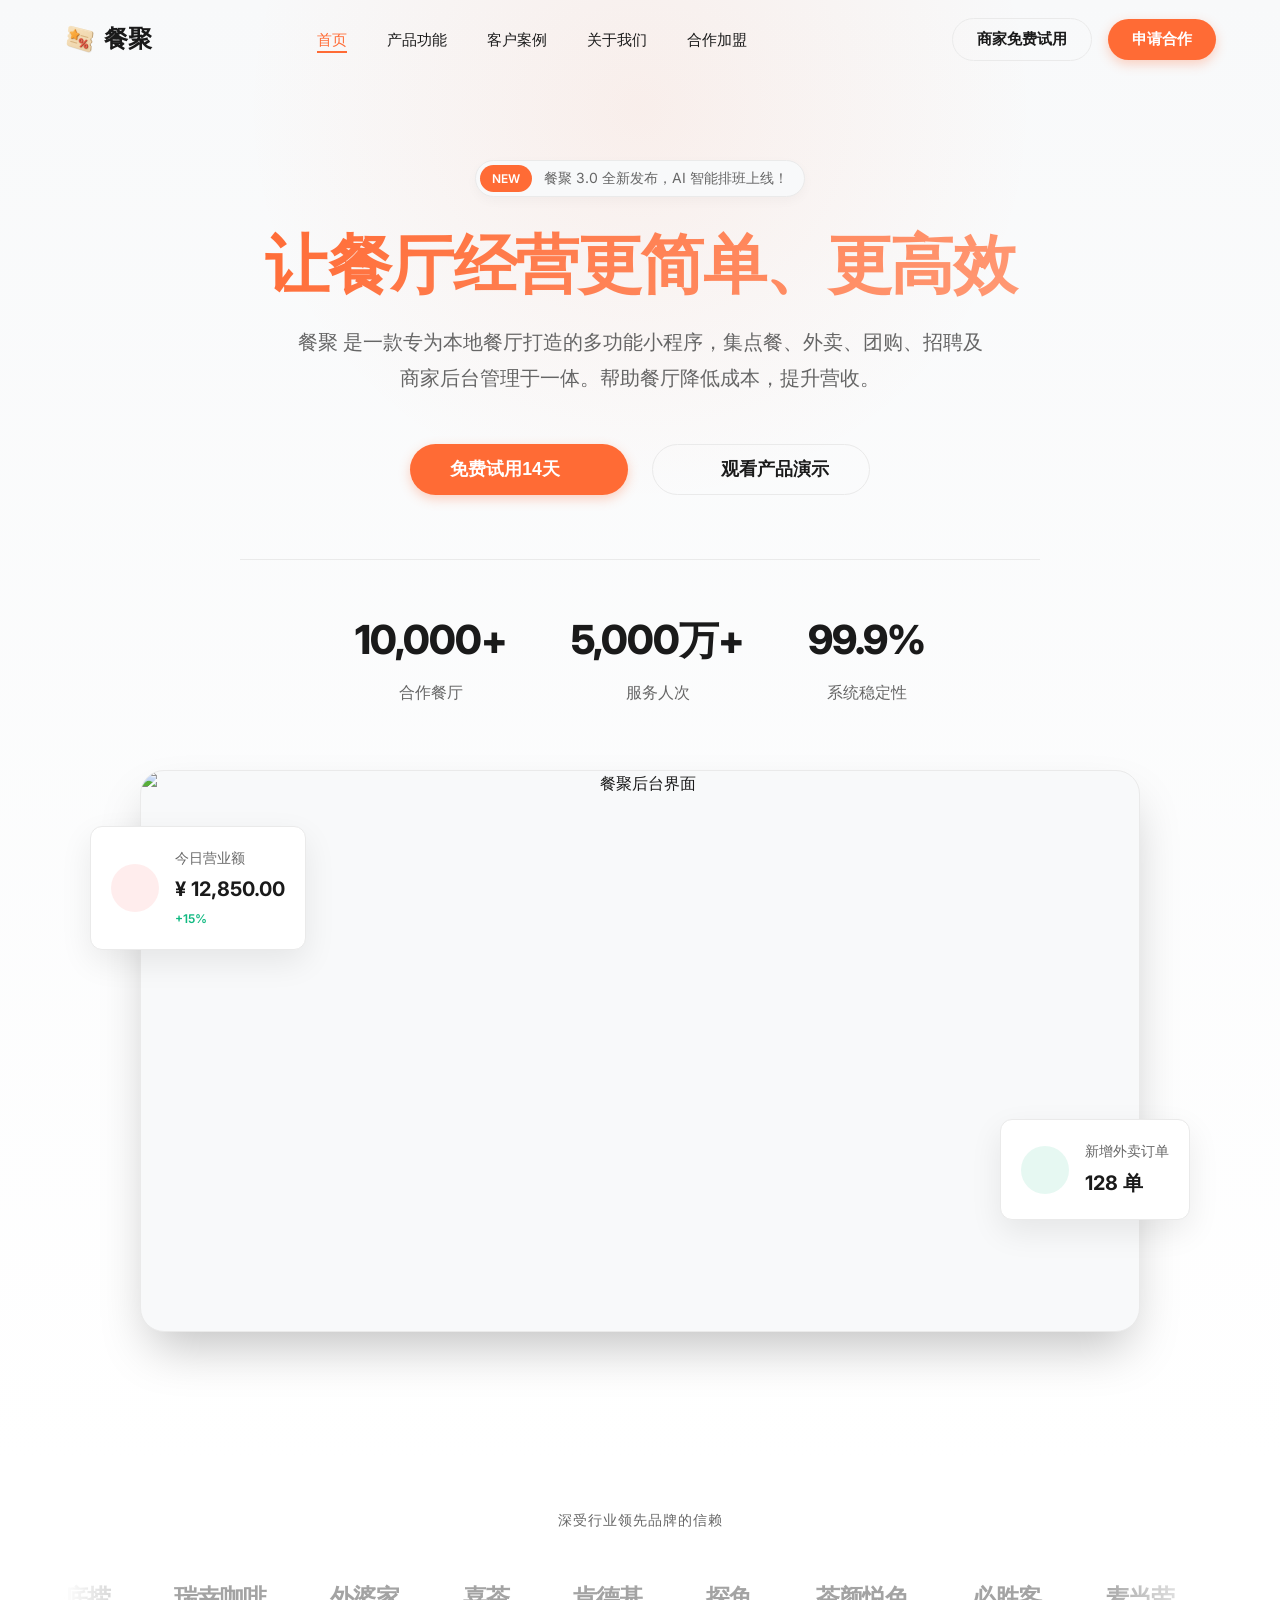
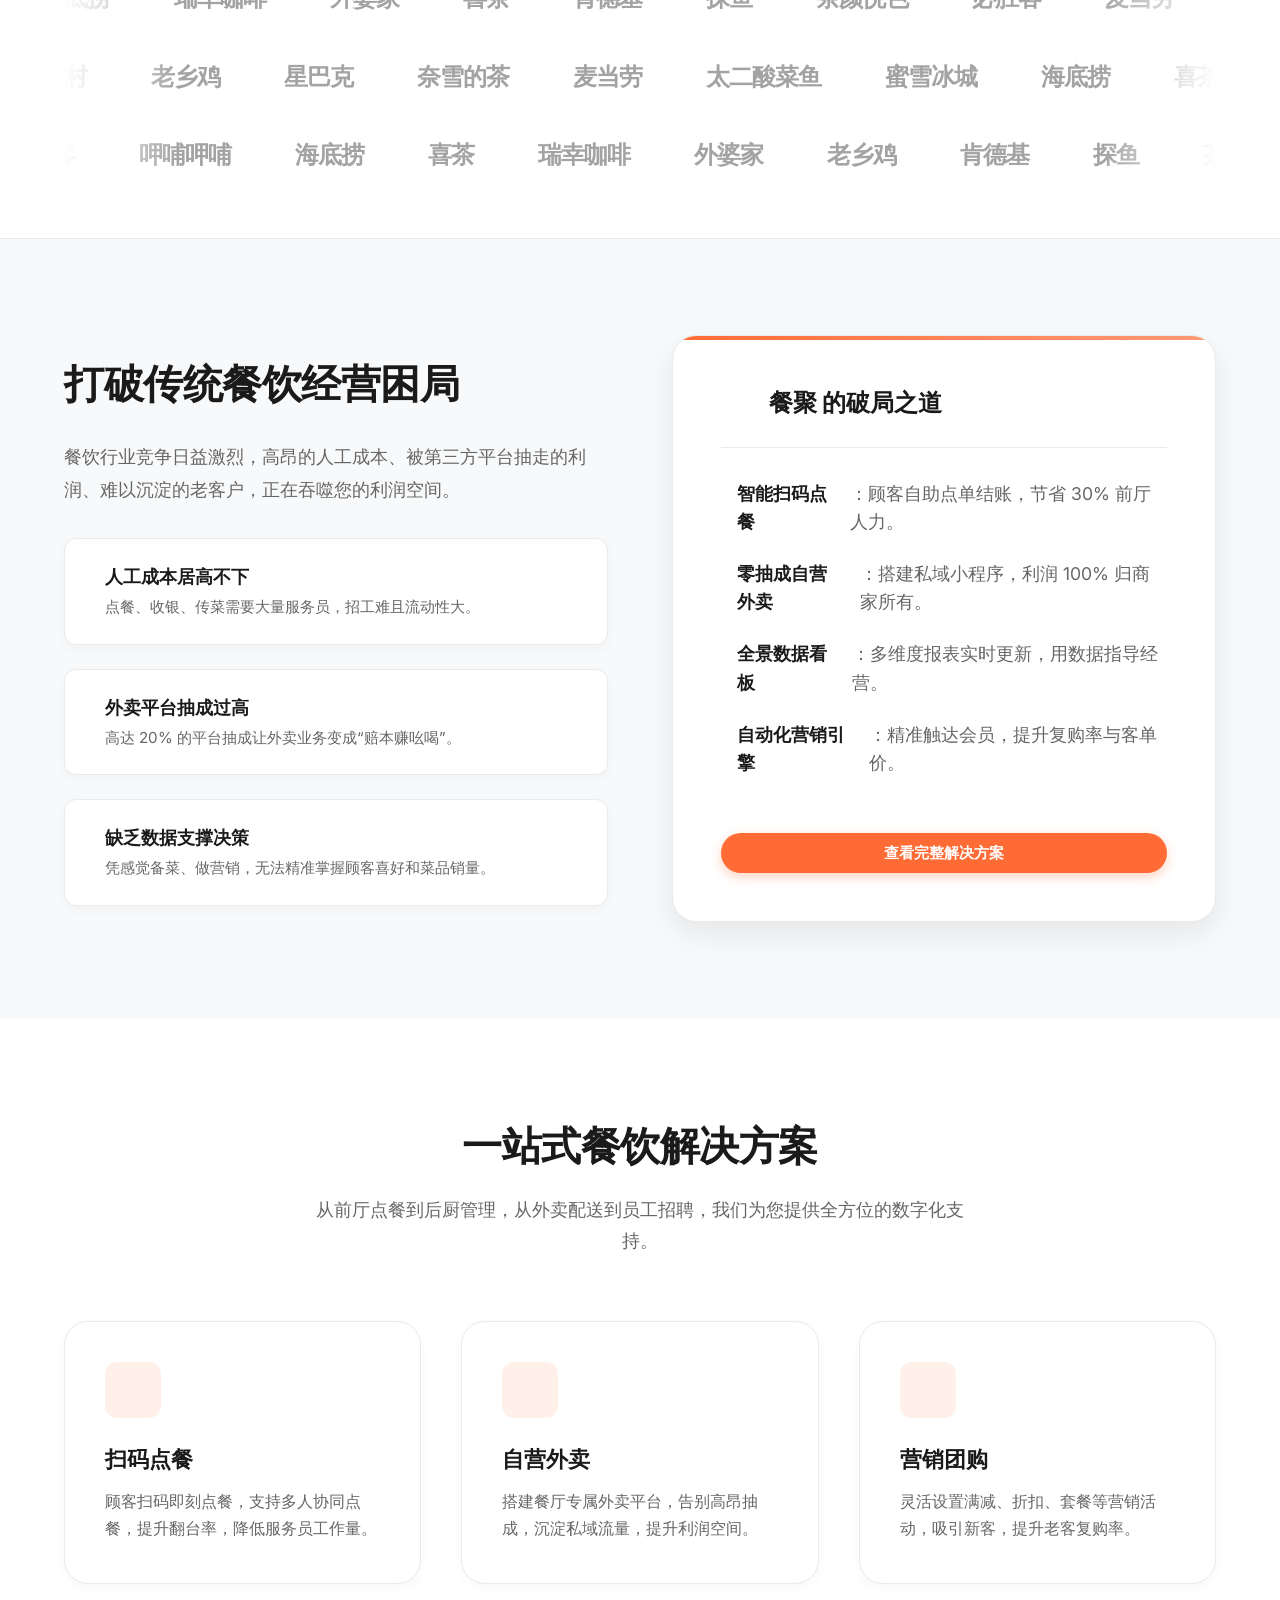
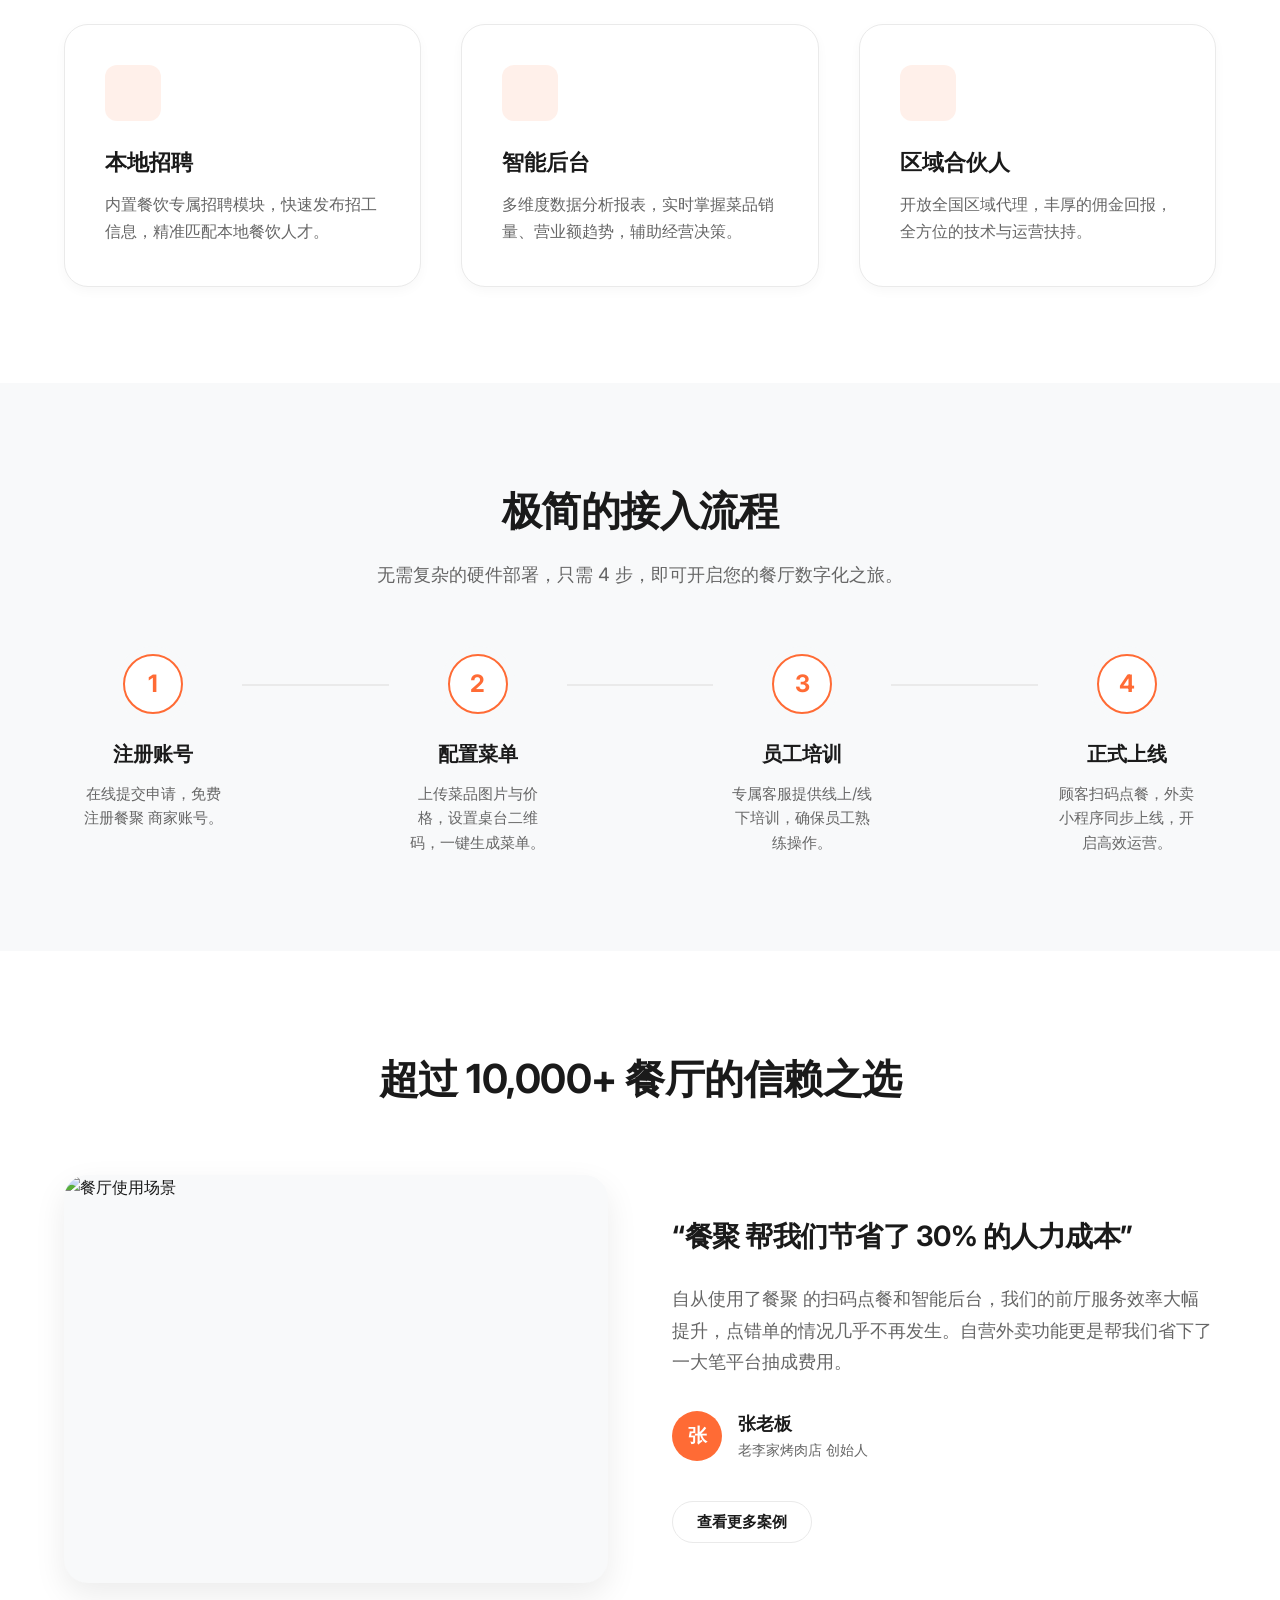
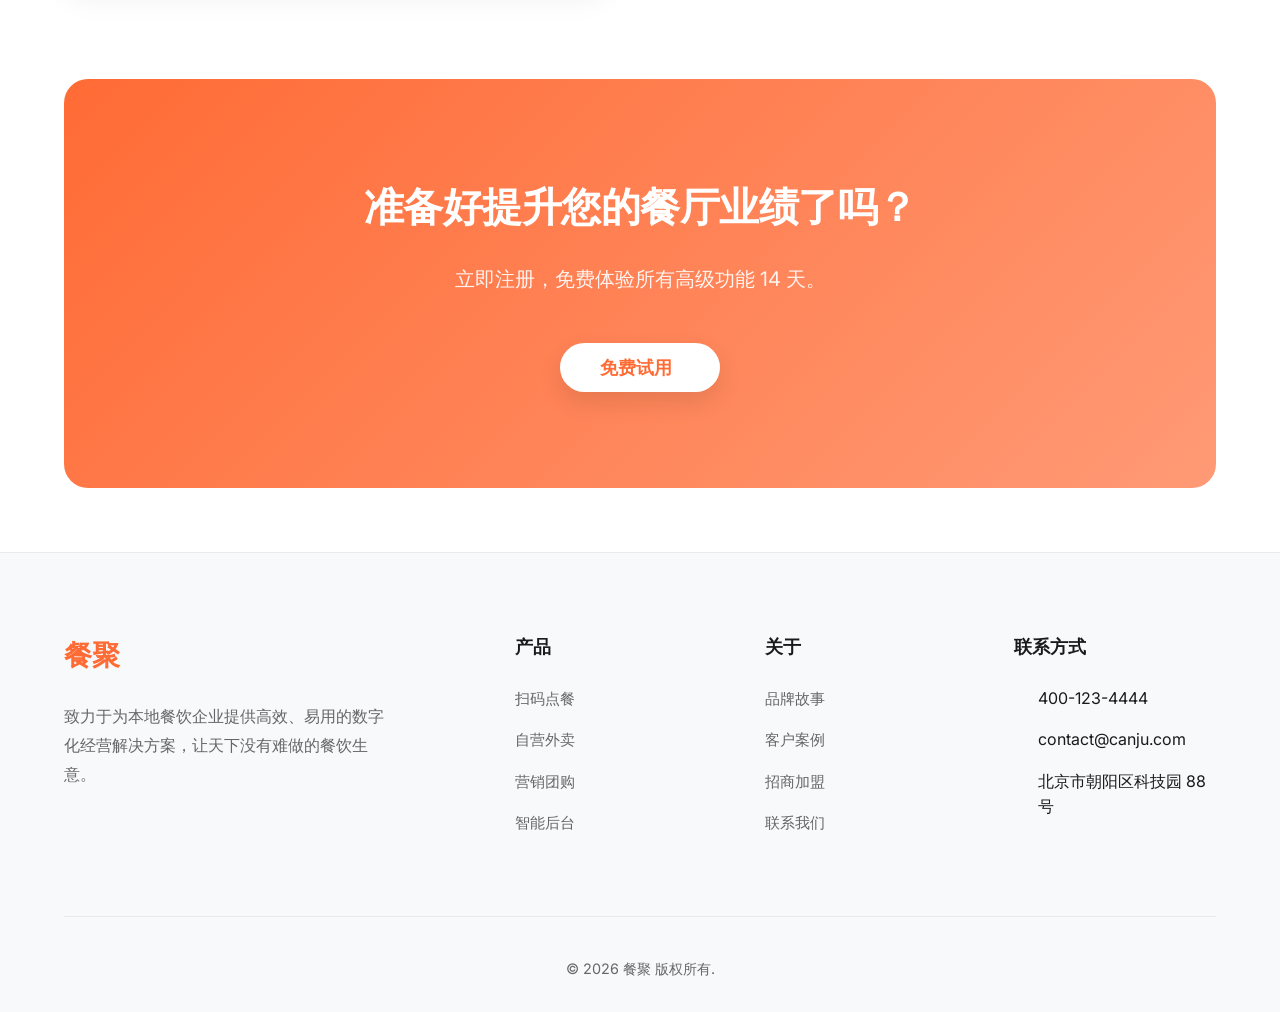
==== index.html @ 28a10fcc "Add files via upload" ====
<!doctype html>
<html lang="zh-CN">
  <head>
    <meta charset="UTF-8" />
    <meta name="viewport" content="width=device-width, initial-scale=1.0" />
    <title>餐聚 SaaS - 餐饮多功能平台</title>
    <!-- 引入 Lucide 图标库 -->
    <script src="https://unpkg.com/lucide@latest"></script>
    <script src="./config.js"></script>
    <script src="./script.js" defer></script>
    <link rel="stylesheet" crossorigin href="./assets/style-DlxkNfjs.css">
  </head>
  <body>
    <!-- 导航栏 -->
    <nav class="navbar">
      <a href="./index.html" class="nav-brand">餐聚 SaaS</a>
      <ul class="nav-menu" id="nav-menu">
        <li><a href="./index.html" class="nav-link">首页</a></li>
        <li><a href="./features.html" class="nav-link">产品功能</a></li>
        <li><a href="./cases.html" class="nav-link">客户案例</a></li>
        <li><a href="./about.html" class="nav-link">关于我们</a></li>
        <li><a href="./cooperate.html" class="nav-link">合作加盟</a></li>
        <li class="nav-actions-mobile">
          <button
            class="btn btn-outline"
            onclick="location.href = './cooperate.html#contact-manager'"
          >
            商家免费试用
          </button>
          <button
            class="btn btn-primary"
            onclick="location.href = './cooperate.html#contact-manager'"
          >
            申请合作
          </button>
        </li>
      </ul>
      <div class="nav-right">
        <button class="theme-toggle" id="theme-toggle" aria-label="切换主题">
          <i data-lucide="moon" class="icon"></i>
        </button>
        <div class="nav-actions">
          <button
            class="btn btn-outline"
            onclick="location.href = './cooperate.html#contact-manager'"
          >
            商家免费试用
          </button>
          <button
            class="btn btn-primary"
            onclick="location.href = './cooperate.html#contact-manager'"
          >
            申请合作
          </button>
        </div>
        <button class="mobile-toggle" id="mobile-toggle" aria-label="菜单">
          <i data-lucide="menu"></i>
        </button>
      </div>
    </nav>

    <!-- 主体内容 -->
    <main>
      <!-- Hero 区块 -->
      <section class="hero reveal">
        <div class="hero-content">
          <div class="hero-badge reveal delay-100">
            <span class="badge-new">NEW</span>
            <span class="badge-text"
              >餐聚 SaaS 3.0 全新发布，AI 智能排班上线！</span
            >
          </div>
          <h1 class="text-gradient reveal delay-200">
            让餐厅经营更简单、更高效
          </h1>
          <p class="reveal delay-300">
            餐聚 SaaS
            是一款专为本地餐厅打造的多功能小程序，集点餐、外卖、团购、招聘及商家后台管理于一体。帮助餐厅降低成本，提升营收。
          </p>
          <div class="hero-actions reveal delay-400">
            <button
              class="btn btn-primary btn-large"
              onclick="location.href = './cooperate.html#contact-manager'"
            >
              免费试用14天
              <i
                data-lucide="arrow-right"
                style="width: 20px; height: 20px"
              ></i>
            </button>
            <button
              class="btn btn-outline btn-large"
              onclick="location.href = './features.html'"
            >
              <i
                data-lucide="play-circle"
                style="width: 20px; height: 20px"
              ></i>
              观看产品演示
            </button>
          </div>
          <div class="hero-stats reveal delay-500">
            <div class="stat-item">
              <span class="stat-num">10,000+</span>
              <span class="stat-label">合作餐厅</span>
            </div>
            <div class="stat-item">
              <span class="stat-num">5,000万+</span>
              <span class="stat-label">服务人次</span>
            </div>
            <div class="stat-item">
              <span class="stat-num">99.9%</span>
              <span class="stat-label">系统稳定性</span>
            </div>
          </div>
        </div>
        <div class="hero-image-wrapper reveal delay-300">
          <img referrerPolicy="no-referrer"
            src="https://images.unsplash.com/photo-1551288049-bebda4e38f71?auto=format&fit=crop&w=1200&q=80"
            alt="餐聚SaaS后台界面"
            class="hero-dashboard-img"
            referrerpolicy="no-referrer"
          />
          <div class="floating-card card-1">
            <div class="fc-icon"><i data-lucide="trending-up"></i></div>
            <div class="fc-content">
              <div class="fc-title">今日营业额</div>
              <div class="fc-value">¥ 12,850.00</div>
              <div class="fc-trend positive">+15%</div>
            </div>
          </div>
          <div class="floating-card card-2">
            <div
              class="fc-icon"
              style="background: rgba(16, 185, 129, 0.1); color: #10b981"
            >
              <i data-lucide="shopping-bag"></i>
            </div>
            <div class="fc-content">
              <div class="fc-title">新增外卖订单</div>
              <div class="fc-value">128 单</div>
            </div>
          </div>
        </div>
      </section>

      <!-- 合作伙伴 Logo 墙 -->
      <section
        class="logo-wall section"
        style="padding: 3rem 5%; border-bottom: 1px solid var(--color-border)"
      >
        <p
          style="
            text-align: center;
            color: var(--color-text-secondary);
            margin-bottom: 2rem;
            font-size: 0.9rem;
            text-transform: uppercase;
            letter-spacing: 1px;
          "
        >
          深受行业领先品牌的信赖
        </p>
        <div class="logo-marquee-container">
          <!-- 第一行 -->
          <div class="logo-track track-1">
            <div class="logo-group">
              <div class="logo-item">海底捞</div>
              <div class="logo-item">瑞幸咖啡</div>
              <div class="logo-item">外婆家</div>
              <div class="logo-item">喜茶</div>
              <div class="logo-item">肯德基</div>
              <div class="logo-item">探鱼</div>
              <div class="logo-item">茶颜悦色</div>
              <div class="logo-item">必胜客</div>
              <div class="logo-item">麦当劳</div>
              <div class="logo-item">星巴克</div>
            </div>
            <div class="logo-group" aria-hidden="true">
              <div class="logo-item">海底捞</div>
              <div class="logo-item">瑞幸咖啡</div>
              <div class="logo-item">外婆家</div>
              <div class="logo-item">喜茶</div>
              <div class="logo-item">肯德基</div>
              <div class="logo-item">探鱼</div>
              <div class="logo-item">茶颜悦色</div>
              <div class="logo-item">必胜客</div>
              <div class="logo-item">麦当劳</div>
              <div class="logo-item">星巴克</div>
            </div>
          </div>
          <!-- 第二行 -->
          <div class="logo-track track-2">
            <div class="logo-group">
              <div class="logo-item">西贝莜面村</div>
              <div class="logo-item">老乡鸡</div>
              <div class="logo-item">星巴克</div>
              <div class="logo-item">奈雪的茶</div>
              <div class="logo-item">麦当劳</div>
              <div class="logo-item">太二酸菜鱼</div>
              <div class="logo-item">蜜雪冰城</div>
              <div class="logo-item">海底捞</div>
              <div class="logo-item">喜茶</div>
              <div class="logo-item">瑞幸咖啡</div>
            </div>
            <div class="logo-group" aria-hidden="true">
              <div class="logo-item">西贝莜面村</div>
              <div class="logo-item">老乡鸡</div>
              <div class="logo-item">星巴克</div>
              <div class="logo-item">奈雪的茶</div>
              <div class="logo-item">麦当劳</div>
              <div class="logo-item">太二酸菜鱼</div>
              <div class="logo-item">蜜雪冰城</div>
              <div class="logo-item">海底捞</div>
              <div class="logo-item">喜茶</div>
              <div class="logo-item">瑞幸咖啡</div>
            </div>
          </div>
          <!-- 第三行 -->
          <div class="logo-track track-3">
            <div class="logo-group">
              <div class="logo-item">必胜客</div>
              <div class="logo-item">呷哺呷哺</div>
              <div class="logo-item">海底捞</div>
              <div class="logo-item">喜茶</div>
              <div class="logo-item">瑞幸咖啡</div>
              <div class="logo-item">外婆家</div>
              <div class="logo-item">老乡鸡</div>
              <div class="logo-item">肯德基</div>
              <div class="logo-item">探鱼</div>
              <div class="logo-item">茶颜悦色</div>
            </div>
            <div class="logo-group" aria-hidden="true">
              <div class="logo-item">必胜客</div>
              <div class="logo-item">呷哺呷哺</div>
              <div class="logo-item">海底捞</div>
              <div class="logo-item">喜茶</div>
              <div class="logo-item">瑞幸咖啡</div>
              <div class="logo-item">外婆家</div>
              <div class="logo-item">老乡鸡</div>
              <div class="logo-item">肯德基</div>
              <div class="logo-item">探鱼</div>
              <div class="logo-item">茶颜悦色</div>
            </div>
          </div>
          
        </div>
      </section>

      <!-- 核心痛点与解决方案 -->
      <section
        class="section"
        style="background-color: var(--color-bg-secondary)"
      >
        <div class="grid-2">
          <div class="reveal delay-100">
            <h2
              class="section-title"
              style="text-align: left; margin-bottom: 1.5rem"
            >
              打破传统餐饮经营困局
            </h2>
            <p
              style="
                color: var(--color-text-secondary);
                margin-bottom: 2rem;
                font-size: 1.15rem;
                line-height: 1.8;
              "
            >
              餐饮行业竞争日益激烈，高昂的人工成本、被第三方平台抽走的利润、难以沉淀的老客户，正在吞噬您的利润空间。
            </p>

            <div class="pain-point-list">
              <div class="pain-point-item">
                <div class="pp-icon"><i data-lucide="x-circle"></i></div>
                <div class="pp-content">
                  <h4 style="font-size: 1.1rem; margin-bottom: 0.25rem">
                    人工成本居高不下
                  </h4>
                  <p
                    style="
                      color: var(--color-text-secondary);
                      font-size: 0.95rem;
                    "
                  >
                    点餐、收银、传菜需要大量服务员，招工难且流动性大。
                  </p>
                </div>
              </div>
              <div class="pain-point-item">
                <div class="pp-icon"><i data-lucide="x-circle"></i></div>
                <div class="pp-content">
                  <h4 style="font-size: 1.1rem; margin-bottom: 0.25rem">
                    外卖平台抽成过高
                  </h4>
                  <p
                    style="
                      color: var(--color-text-secondary);
                      font-size: 0.95rem;
                    "
                  >
                    高达 20% 的平台抽成让外卖业务变成“赔本赚吆喝”。
                  </p>
                </div>
              </div>
              <div class="pain-point-item">
                <div class="pp-icon"><i data-lucide="x-circle"></i></div>
                <div class="pp-content">
                  <h4 style="font-size: 1.1rem; margin-bottom: 0.25rem">
                    缺乏数据支撑决策
                  </h4>
                  <p
                    style="
                      color: var(--color-text-secondary);
                      font-size: 0.95rem;
                    "
                  >
                    凭感觉备菜、做营销，无法精准掌握顾客喜好和菜品销量。
                  </p>
                </div>
              </div>
            </div>
          </div>
          <div class="reveal delay-200" style="position: relative">
            <div class="solution-card">
              <div class="sc-header">
                <i
                  data-lucide="check-circle-2"
                  style="color: var(--color-primary); width: 32px; height: 32px"
                ></i>
                <h3 style="font-size: 1.5rem; margin-left: 1rem">
                  餐聚 SaaS 的破局之道
                </h3>
              </div>
              <ul class="sc-list">
                <li>
                  <i data-lucide="arrow-right"></i>
                  <strong>智能扫码点餐</strong>：顾客自助点单结账，节省 30%
                  前厅人力。
                </li>
                <li>
                  <i data-lucide="arrow-right"></i>
                  <strong>零抽成自营外卖</strong>：搭建私域小程序，利润 100%
                  归商家所有。
                </li>
                <li>
                  <i data-lucide="arrow-right"></i>
                  <strong>全景数据看板</strong
                  >：多维度报表实时更新，用数据指导经营。
                </li>
                <li>
                  <i data-lucide="arrow-right"></i>
                  <strong>自动化营销引擎</strong
                  >：精准触达会员，提升复购率与客单价。
                </li>
              </ul>
              <button
                class="btn btn-primary"
                style="width: 100%; margin-top: 2rem"
                onclick="location.href = './features.html'"
              >
                查看完整解决方案
              </button>
            </div>
          </div>
        </div>
      </section>

      <!-- 核心功能区块 -->
      <section class="section">
        <h2 class="section-title reveal">一站式餐饮解决方案</h2>
        <p class="section-subtitle reveal delay-100">
          从前厅点餐到后厨管理，从外卖配送到员工招聘，我们为您提供全方位的数字化支持。
        </p>

        <div class="grid-3">
          <div class="card reveal delay-100">
            <div class="card-icon"><i data-lucide="smartphone"></i></div>
            <h3 class="card-title">扫码点餐</h3>
            <p class="card-desc">
              顾客扫码即刻点餐，支持多人协同点餐，提升翻台率，降低服务员工作量。
            </p>
          </div>
          <div class="card reveal delay-200">
            <div class="card-icon"><i data-lucide="bike"></i></div>
            <h3 class="card-title">自营外卖</h3>
            <p class="card-desc">
              搭建餐厅专属外卖平台，告别高昂抽成，沉淀私域流量，提升利润空间。
            </p>
          </div>
          <div class="card reveal delay-300">
            <div class="card-icon"><i data-lucide="ticket"></i></div>
            <h3 class="card-title">营销团购</h3>
            <p class="card-desc">
              灵活设置满减、折扣、套餐等营销活动，吸引新客，提升老客复购率。
            </p>
          </div>
          <div class="card reveal delay-100">
            <div class="card-icon"><i data-lucide="users"></i></div>
            <h3 class="card-title">本地招聘</h3>
            <p class="card-desc">
              内置餐饮专属招聘模块，快速发布招工信息，精准匹配本地餐饮人才。
            </p>
          </div>
          <div class="card reveal delay-200">
            <div class="card-icon"><i data-lucide="bar-chart-3"></i></div>
            <h3 class="card-title">智能后台</h3>
            <p class="card-desc">
              多维度数据分析报表，实时掌握菜品销量、营业额趋势，辅助经营决策。
            </p>
          </div>
          <div class="card reveal delay-300">
            <div class="card-icon"><i data-lucide="handshake"></i></div>
            <h3 class="card-title">区域合伙人</h3>
            <p class="card-desc">
              开放全国区域代理，丰厚的佣金回报，全方位的技术与运营扶持。
            </p>
          </div>
        </div>
      </section>

      <!-- 业务流程展示 -->
      <section
        class="section"
        style="background-color: var(--color-bg-secondary)"
      >
        <h2 class="section-title reveal">极简的接入流程</h2>
        <p class="section-subtitle reveal delay-100">
          无需复杂的硬件部署，只需 4 步，即可开启您的餐厅数字化之旅。
        </p>

        <div class="process-steps reveal delay-200">
          <div class="step-item">
            <div class="step-number">1</div>
            <h4 class="step-title">注册账号</h4>
            <p class="step-desc">在线提交申请，免费注册餐聚 SaaS 商家账号。</p>
          </div>
          <div class="step-line"></div>
          <div class="step-item">
            <div class="step-number">2</div>
            <h4 class="step-title">配置菜单</h4>
            <p class="step-desc">
              上传菜品图片与价格，设置桌台二维码，一键生成菜单。
            </p>
          </div>
          <div class="step-line"></div>
          <div class="step-item">
            <div class="step-number">3</div>
            <h4 class="step-title">员工培训</h4>
            <p class="step-desc">
              专属客服提供线上/线下培训，确保员工熟练操作。
            </p>
          </div>
          <div class="step-line"></div>
          <div class="step-item">
            <div class="step-number">4</div>
            <h4 class="step-title">正式上线</h4>
            <p class="step-desc">
              顾客扫码点餐，外卖小程序同步上线，开启高效运营。
            </p>
          </div>
        </div>
      </section>

      <!-- 社会证明区块 -->
      <section class="section">
        <h2 class="section-title reveal">超过 10,000+ 餐厅的信赖之选</h2>
        <div class="grid-2" style="margin-top: 4rem">
          <div class="reveal delay-100">
            <img referrerPolicy="no-referrer"
              src="https://images.unsplash.com/photo-1517248135467-4c7edcad34c4?auto=format&fit=crop&w=800&q=80"
              alt="餐厅使用场景"
              class="showcase-image"
              loading="lazy"
              referrerpolicy="no-referrer"
            />
          </div>
          <div class="reveal delay-200">
            <h3
              style="
                font-size: 1.75rem;
                font-weight: 700;
                margin-bottom: 1.5rem;
                letter-spacing: -0.5px;
              "
            >
              “餐聚 SaaS 帮我们节省了 30% 的人力成本”
            </h3>
            <p
              style="
                color: var(--color-text-secondary);
                margin-bottom: 2rem;
                font-size: 1.1rem;
                line-height: 1.8;
              "
            >
              自从使用了餐聚 SaaS
              的扫码点餐和智能后台，我们的前厅服务效率大幅提升，点错单的情况几乎不再发生。自营外卖功能更是帮我们省下了一大笔平台抽成费用。
            </p>
            <div style="display: flex; align-items: center; gap: 1rem">
              <div
                style="
                  width: 50px;
                  height: 50px;
                  background-color: var(--color-primary);
                  color: white;
                  border-radius: 50%;
                  display: flex;
                  align-items: center;
                  justify-content: center;
                  font-weight: bold;
                  font-size: 1.2rem;
                "
              >
                张
              </div>
              <div>
                <p style="font-weight: 600; font-size: 1.1rem">张老板</p>
                <p
                  style="color: var(--color-text-secondary); font-size: 0.9rem"
                >
                  老李家烤肉店 创始人
                </p>
              </div>
            </div>
            <button
              class="btn btn-outline"
              style="margin-top: 2.5rem"
              onclick="location.href = './cases.html'"
            >
              查看更多案例
            </button>
          </div>
        </div>
      </section>

      <!-- CTA 区块 -->
      <section
        class="section reveal"
        style="
          text-align: center;
          background: linear-gradient(
            135deg,
            var(--color-primary) 0%,
            #ff9a76 100%
          );
          color: white;
          border-radius: var(--radius-lg);
          margin: 0 5% 4rem;
        "
      >
        <h2
          style="
            font-size: 2.5rem;
            font-weight: 700;
            margin-bottom: 1.5rem;
            letter-spacing: -0.5px;
          "
        >
          准备好提升您的餐厅业绩了吗？
        </h2>
        <p style="font-size: 1.25rem; margin-bottom: 3rem; opacity: 0.9">
          立即注册，免费体验所有高级功能 14 天。
        </p>
        <button
          class="btn btn-large"
          style="
            background-color: white;
            color: var(--color-primary);
            box-shadow: 0 10px 25px rgba(0, 0, 0, 0.1);
          "
          onclick="location.href = './cooperate.html#contact-manager'"
        >
          免费试用 <i data-lucide="arrow-right"></i>
        </button>
      </section>
    </main>

    <!-- 页脚 -->
    <footer class="footer">
      <div class="footer-grid">
        <div>
          <div class="footer-brand">餐聚 SaaS</div>
          <p class="footer-desc">
            致力于为本地餐饮企业提供高效、易用的数字化经营解决方案，让天下没有难做的餐饮生意。
          </p>
        </div>
        <div>
          <h4 class="footer-title">产品</h4>
          <ul class="footer-links">
            <li><a href="./features.html#order">扫码点餐</a></li>
            <li><a href="./features.html#delivery">自营外卖</a></li>
            <li><a href="./features.html#marketing">营销团购</a></li>
            <li><a href="./features.html#admin">智能后台</a></li>
          </ul>
        </div>
        <div>
          <h4 class="footer-title">关于</h4>
          <ul class="footer-links">
            <li><a href="./about.html">品牌故事</a></li>
            <li><a href="./cases.html">客户案例</a></li>
            <li><a href="./cooperate.html">招商加盟</a></li>
            <li><a href="#">联系我们</a></li>
          </ul>
        </div>
        <div>
          <h4 class="footer-title">联系方式</h4>
          <ul class="footer-links">
            <li style="display: flex; align-items: center; gap: 0.5rem">
              <i data-lucide="phone" style="width: 16px; height: 16px"></i>
              400-123-4567
            </li>
            <li style="display: flex; align-items: center; gap: 0.5rem">
              <i data-lucide="mail" style="width: 16px; height: 16px"></i>
              contact@canju.com
            </li>
            <li style="display: flex; align-items: center; gap: 0.5rem">
              <i data-lucide="map-pin" style="width: 16px; height: 16px"></i>
              北京市朝阳区科技园 88 号
            </li>
          </ul>
        </div>
      </div>
      <div class="footer-bottom">&copy; 2026 餐聚 SaaS 版权所有.</div>
    </footer>
  </body>
</html>
---- assets/style-DlxkNfjs.css ----
@import"https://fonts.googleapis.com/css2?family=Inter:wght@400;500;600;700&display=swap";:root{--color-primary: #ff6b35;--color-primary-hover: #e55a2b;--color-bg: #ffffff;--color-bg-secondary: #f8f9fa;--color-text: #1a1a1a;--color-text-secondary: #666666;--color-border: #eaeaea;--font-family: "Inter", -apple-system, BlinkMacSystemFont, "Segoe UI", "PingFang SC", "Microsoft YaHei", sans-serif;--transition-speed: .4s;--shadow-sm: 0 4px 12px rgba(0, 0, 0, .03);--shadow-md: 0 12px 32px rgba(0, 0, 0, .08);--radius-md: 12px;--radius-lg: 24px}[data-theme=dark]{--color-bg: #121212;--color-bg-secondary: #1e1e1e;--color-text: #f0f0f0;--color-text-secondary: #a0a0a0;--color-border: #333333;--shadow-sm: 0 4px 12px rgba(0, 0, 0, .2);--shadow-md: 0 12px 32px rgba(0, 0, 0, .4)}*{margin:0;padding:0;box-sizing:border-box}body{font-family:var(--font-family);background-color:var(--color-bg);color:var(--color-text);line-height:1.6;transition:background-color var(--transition-speed),color var(--transition-speed);overflow-x:hidden}a{text-decoration:none;color:inherit}ul{list-style:none}img{max-width:100%;height:auto;display:block}.reveal{opacity:0;transform:translateY(30px);transition:all .8s cubic-bezier(.2,.8,.2,1)}.reveal.active{opacity:1;transform:translateY(0)}.delay-100{transition-delay:.1s}.delay-200{transition-delay:.2s}.delay-300{transition-delay:.3s}.delay-400{transition-delay:.4s}.delay-500{transition-delay:.5s}.hero{padding:12rem 5% 8rem;text-align:center;background:radial-gradient(circle at top center,var(--color-bg-secondary) 0%,var(--color-bg) 100%);position:relative;overflow:hidden}.hero:before{content:"";position:absolute;top:-50%;left:-50%;width:200%;height:200%;background:radial-gradient(circle,rgba(255,77,79,.03) 0%,transparent 50%);z-index:0;pointer-events:none}.hero-content{position:relative;z-index:1;max-width:800px;margin:0 auto}.hero-badge{display:inline-flex;align-items:center;background-color:var(--color-bg-secondary);border:1px solid var(--color-border);border-radius:100px;padding:.25rem 1rem .25rem .25rem;margin-bottom:2rem;font-size:.875rem;box-shadow:var(--shadow-sm)}.badge-new{background-color:var(--color-primary);color:#fff;padding:.25rem .75rem;border-radius:100px;font-weight:600;margin-right:.75rem;font-size:.75rem}.badge-text{color:var(--color-text-secondary)}.hero h1{font-size:4rem;font-weight:800;margin-bottom:1.5rem;line-height:1.1;letter-spacing:-1px}.hero p{font-size:1.25rem;color:var(--color-text-secondary);margin-bottom:3rem;max-width:700px;margin-left:auto;margin-right:auto;line-height:1.6}.hero-actions{display:flex;justify-content:center;gap:1.5rem;margin-bottom:4rem}.hero-stats{display:flex;justify-content:center;gap:4rem;border-top:1px solid var(--color-border);padding-top:3rem;max-width:800px;margin:0 auto}.stat-item{display:flex;flex-direction:column;align-items:center}.stat-num{font-size:2.5rem;font-weight:800;color:var(--color-text);margin-bottom:.5rem;font-family:Inter,sans-serif;letter-spacing:-1px}.stat-label{font-size:1rem;color:var(--color-text-secondary);font-weight:500}.hero-image-wrapper{position:relative;max-width:1000px;margin:4rem auto 0;z-index:1}.hero-dashboard-img{width:100%;border-radius:var(--radius-lg);box-shadow:0 25px 50px -12px #00000040;border:1px solid var(--color-border);aspect-ratio:16 / 9;object-fit:cover;background-color:var(--color-bg-secondary)}.floating-card{position:absolute;background:var(--color-bg);border-radius:var(--radius-md);padding:1.25rem;box-shadow:var(--shadow-md);display:flex;align-items:center;gap:1rem;border:1px solid var(--color-border);animation:float 6s ease-in-out infinite}.floating-card.card-1{top:10%;left:-5%;animation-delay:0s}.floating-card.card-2{bottom:20%;right:-5%;animation-delay:3s}.fc-icon{width:48px;height:48px;border-radius:50%;background:#ff4d4f1a;color:var(--color-primary);display:flex;align-items:center;justify-content:center}.fc-content{text-align:left}.fc-title{font-size:.875rem;color:var(--color-text-secondary);margin-bottom:.25rem}.fc-value{font-size:1.25rem;font-weight:700;color:var(--color-text)}.fc-trend{font-size:.75rem;font-weight:600;margin-top:.25rem}.fc-trend.positive{color:#10b981}@keyframes float{0%{transform:translateY(0)}50%{transform:translateY(-15px)}to{transform:translateY(0)}}.logo-marquee-container{width:100%;overflow:hidden;position:relative;white-space:nowrap;mask-image:linear-gradient(to right,transparent,black 10%,black 90%,transparent);-webkit-mask-image:linear-gradient(to right,transparent,black 10%,black 90%,transparent);display:flex;flex-direction:column;gap:2.5rem;padding:1rem 0}.logo-track{display:flex;width:max-content}.logo-track:hover{animation-play-state:paused}.track-1{animation:marquee 35s linear infinite;margin-left:-2%}.track-2{animation:marquee 42s linear infinite;margin-left:-8%}.track-3{animation:marquee 38s linear infinite;margin-left:-5%}.track-4{animation:marquee 45s linear infinite;margin-left:-12%}.logo-group{display:flex;align-items:center;gap:4rem;padding-right:4rem}@keyframes marquee{0%{transform:translate(0)}to{transform:translate(-50%)}}.logo-item{font-size:1.5rem;font-weight:800;color:var(--color-text-secondary);font-family:Inter,sans-serif;letter-spacing:-1px;flex-shrink:0;opacity:.6;filter:grayscale(100%);transition:var(--transition-speed)}.logo-item:hover{opacity:1;filter:grayscale(0%)}.pain-point-list{display:flex;flex-direction:column;gap:1.5rem}.pain-point-item{display:flex;align-items:flex-start;gap:1rem;background:var(--color-bg);padding:1.5rem;border-radius:var(--radius-md);border:1px solid var(--color-border);box-shadow:var(--shadow-sm);transition:var(--transition-speed)}.pain-point-item:hover{transform:translate(10px);border-color:var(--color-primary)}.pp-icon{color:#ef4444;flex-shrink:0}.solution-card{background:var(--color-bg);border-radius:var(--radius-lg);padding:3rem;box-shadow:var(--shadow-md);border:1px solid var(--color-border);position:relative;overflow:hidden}.solution-card:before{content:"";position:absolute;top:0;left:0;width:100%;height:4px;background:linear-gradient(90deg,var(--color-primary),#ff9a76)}.sc-header{display:flex;align-items:center;margin-bottom:2rem;padding-bottom:1.5rem;border-bottom:1px solid var(--color-border)}.sc-list{list-style:none;padding:0}.sc-list li{display:flex;align-items:flex-start;gap:1rem;margin-bottom:1.5rem;font-size:1.1rem;color:var(--color-text-secondary);line-height:1.6}.sc-list li i{color:var(--color-primary);flex-shrink:0;margin-top:.25rem}.sc-list li strong{color:var(--color-text)}.process-steps{display:flex;justify-content:space-between;align-items:flex-start;margin-top:4rem;position:relative}.step-item{flex:1;text-align:center;position:relative;z-index:1;padding:0 1rem}.step-number{width:60px;height:60px;background:var(--color-bg);border:2px solid var(--color-primary);color:var(--color-primary);border-radius:50%;display:flex;align-items:center;justify-content:center;font-size:1.5rem;font-weight:700;margin:0 auto 1.5rem;box-shadow:0 0 0 8px var(--color-bg-secondary);transition:var(--transition-speed)}.step-item:hover .step-number{background:var(--color-primary);color:#fff;transform:scale(1.1)}.step-title{font-size:1.25rem;margin-bottom:.75rem;font-weight:600}.step-desc{color:var(--color-text-secondary);font-size:.95rem;line-height:1.6}.step-line{flex:1;height:2px;background:var(--color-border);margin-top:30px;position:relative;z-index:0}@media(max-width:768px){.hero{padding:8rem 5% 4rem}.hero h1{font-size:2.5rem}.hero-actions{flex-direction:column}.hero-stats{flex-direction:column;gap:2rem}.floating-card{display:none}.process-steps{flex-direction:column;align-items:center;gap:3rem}.step-line{display:none}}.navbar{position:fixed;top:0;left:0;width:100%;height:80px;background-color:transparent;border-bottom:1px solid transparent;display:flex;justify-content:space-between;align-items:center;padding:0 5%;z-index:1000;transition:all .4s cubic-bezier(.2,.8,.2,1)}.navbar.scrolled{background-color:#ffffffd9;backdrop-filter:blur(12px);-webkit-backdrop-filter:blur(12px);border-bottom:1px solid var(--color-border);box-shadow:var(--shadow-sm);height:70px}[data-theme=dark] .navbar.scrolled{background-color:#121212d9}.nav-brand{font-size:1.5rem;font-weight:800;color:var(--color-text);letter-spacing:-.5px;display:flex;align-items:center;gap:.5rem}.nav-brand span{color:var(--color-text)}.nav-menu{display:flex;align-items:center;gap:2.5rem}.nav-link{color:var(--color-text);font-weight:500;font-size:.95rem;transition:color .2s;position:relative}.nav-link:after{content:"";position:absolute;width:0;height:2px;bottom:-4px;left:0;background-color:var(--color-primary);transition:width .3s ease}.nav-link:hover:after,.nav-link.active:after{width:100%}.nav-link:hover,.nav-link.active{color:var(--color-primary)}.nav-right{display:flex;align-items:center;gap:1.5rem}.nav-actions{display:flex;align-items:center;gap:1rem}.nav-actions-mobile{display:none}.btn{padding:.6rem 1.5rem;border-radius:100px;font-weight:600;cursor:pointer;transition:all .3s cubic-bezier(.2,.8,.2,1);border:none;font-size:.95rem;display:inline-flex;align-items:center;justify-content:center;gap:.5rem}.btn:hover{transform:translateY(-2px)}.btn:active{transform:translateY(0)}.btn-primary{background-color:var(--color-primary);color:#fff;box-shadow:0 4px 12px #ff6b354d}.btn-primary:hover{background-color:var(--color-primary-hover);box-shadow:0 6px 16px #ff6b3566}.btn-outline{background-color:transparent;border:1px solid var(--color-border);color:var(--color-text)}.btn-outline:hover{border-color:var(--color-primary);color:var(--color-primary)}.btn-large{padding:.8rem 2.5rem;font-size:1.1rem}.theme-toggle{background:none;border:none;color:var(--color-text);cursor:pointer;display:flex;align-items:center;justify-content:center;padding:.5rem;border-radius:50%;transition:background-color .2s}.theme-toggle:hover{background-color:var(--color-bg-secondary)}.mobile-toggle{display:none;background:none;border:none;color:var(--color-text);cursor:pointer}main{min-height:100vh}.hero{padding:160px 5% 8rem;text-align:center;background:linear-gradient(180deg,var(--color-bg-secondary) 0%,var(--color-bg) 100%);position:relative;overflow:hidden}.hero:before{content:"";position:absolute;top:-20%;left:50%;transform:translate(-50%);width:800px;height:800px;background:radial-gradient(circle,#ff6b3514,#fff0 70%);z-index:0;pointer-events:none}[data-theme=dark] .hero:before{background:radial-gradient(circle,#ff6b3526,#12121200 70%)}.hero>*{position:relative;z-index:1}.hero h1{font-size:4rem;font-weight:800;letter-spacing:-1.5px;margin-bottom:1.5rem;color:var(--color-text);line-height:1.1}.text-gradient{background:linear-gradient(135deg,var(--color-primary) 0%,#ff9a76 100%);-webkit-background-clip:text;-webkit-text-fill-color:transparent;background-clip:text}.hero p{font-size:1.25rem;color:var(--color-text-secondary);max-width:700px;margin:0 auto 3rem;line-height:1.8}.hero-actions{display:flex;justify-content:center;gap:1.5rem}.section{padding:6rem 5%}.section-title{text-align:center;font-size:2.5rem;font-weight:700;letter-spacing:-.5px;margin-bottom:1rem;color:var(--color-text)}.section-subtitle{text-align:center;font-size:1.15rem;color:var(--color-text-secondary);max-width:650px;margin:0 auto 4rem;line-height:1.7}.grid-3{display:grid;grid-template-columns:repeat(auto-fit,minmax(320px,1fr));gap:2.5rem}.grid-2{display:grid;grid-template-columns:repeat(auto-fit,minmax(450px,1fr));gap:4rem;align-items:center}.card{background-color:var(--color-bg);border:1px solid var(--color-border);border-radius:var(--radius-lg);padding:2.5rem;box-shadow:var(--shadow-sm);transition:all .4s cubic-bezier(.2,.8,.2,1);position:relative;overflow:hidden}.card:hover{transform:translateY(-8px);box-shadow:var(--shadow-md);border-color:transparent}.card-icon{width:56px;height:56px;background-color:#ff6b351a;color:var(--color-primary);border-radius:var(--radius-md);display:flex;align-items:center;justify-content:center;margin-bottom:1.5rem;transition:transform .3s ease}.card:hover .card-icon{transform:scale(1.1);background-color:var(--color-primary);color:#fff}.card-title{font-size:1.35rem;font-weight:600;margin-bottom:.75rem;color:var(--color-text)}.card-desc{color:var(--color-text-secondary);line-height:1.7}.card-image-wrapper{margin:-2.5rem -2.5rem 2rem;overflow:hidden;border-radius:var(--radius-lg) var(--radius-lg) 0 0}.card-image{width:100%;height:240px;object-fit:cover;transition:transform .6s cubic-bezier(.2,.8,.2,1)}.card:hover .card-image{transform:scale(1.05)}.showcase-image{border-radius:var(--radius-lg);box-shadow:var(--shadow-md);transition:transform .5s ease;width:100%;aspect-ratio:4 / 3;object-fit:cover;background-color:var(--color-bg-secondary)}.showcase-image:hover{transform:translateY(-10px)}.form-container{max-width:600px;margin:0 auto;background-color:var(--color-bg);padding:3.5rem;border-radius:var(--radius-lg);box-shadow:var(--shadow-md);border:1px solid var(--color-border)}.form-group{margin-bottom:1.5rem}.form-label{display:block;margin-bottom:.5rem;font-weight:500;color:var(--color-text);font-size:.95rem}.form-control{width:100%;padding:.85rem 1rem;border:1px solid var(--color-border);border-radius:var(--radius-md);background-color:var(--color-bg-secondary);color:var(--color-text);font-family:var(--font-family);transition:all .3s ease;font-size:1rem}.form-control:focus{outline:none;border-color:var(--color-primary);background-color:var(--color-bg);box-shadow:0 0 0 3px #ff6b351a}textarea.form-control{resize:vertical;min-height:120px}.form-error{color:#ff4d4f;font-size:.85rem;margin-top:.4rem;display:none}.form-group.error .form-control{border-color:#ff4d4f;background-color:#ff4d4f0d}.form-group.error .form-error{display:block}.footer{background-color:var(--color-bg-secondary);border-top:1px solid var(--color-border);padding:5rem 5% 2rem}.footer-grid{display:grid;grid-template-columns:2fr 1fr 1fr 1fr;gap:3rem;margin-bottom:4rem}.footer-brand{font-size:1.75rem;font-weight:700;color:var(--color-primary);margin-bottom:1.5rem;letter-spacing:-.5px}.footer-desc{color:var(--color-text-secondary);max-width:320px;line-height:1.8}.footer-title{font-size:1.1rem;font-weight:600;margin-bottom:1.5rem;color:var(--color-text)}.footer-links li{margin-bottom:1rem}.footer-links a{color:var(--color-text-secondary);transition:color .2s;font-size:.95rem}.footer-links a:hover{color:var(--color-primary)}.footer-bottom{text-align:center;padding-top:2.5rem;border-top:1px solid var(--color-border);color:var(--color-text-secondary);font-size:.9rem}.scroll-down-indicator{margin-top:4rem;display:flex;flex-direction:column;align-items:center;gap:.5rem;color:var(--color-text-secondary);font-size:.9rem;cursor:pointer;opacity:.7;transition:opacity .3s ease,color .3s ease;animation:bounce 2s infinite}.scroll-down-indicator:hover{opacity:1;color:var(--color-primary)}@keyframes bounce{0%,20%,50%,80%,to{transform:translateY(0)}40%{transform:translateY(-10px)}60%{transform:translateY(-5px)}}@media(max-width:992px){.hero h1{font-size:3rem}.grid-2{grid-template-columns:1fr;gap:3rem}.footer-grid{grid-template-columns:1fr 1fr}}@media(max-width:768px){.navbar{height:70px}.hero{padding:120px 5% 4rem}.hero h1{font-size:2.5rem}.nav-menu{position:fixed;top:70px;left:-100%;width:100%;height:calc(100vh - 70px);background-color:var(--color-bg);flex-direction:column;justify-content:center;transition:left .4s cubic-bezier(.2,.8,.2,1);z-index:999}.nav-menu.active{left:0}.nav-actions{display:none}.nav-actions-mobile{display:flex;flex-direction:column;gap:1rem;margin-top:2rem;width:80%}.nav-actions-mobile .btn{width:100%}.mobile-toggle{display:block}.hero-actions{flex-direction:column}.footer-grid{grid-template-columns:1fr;gap:2.5rem}.form-container{padding:2rem 1.5rem}}
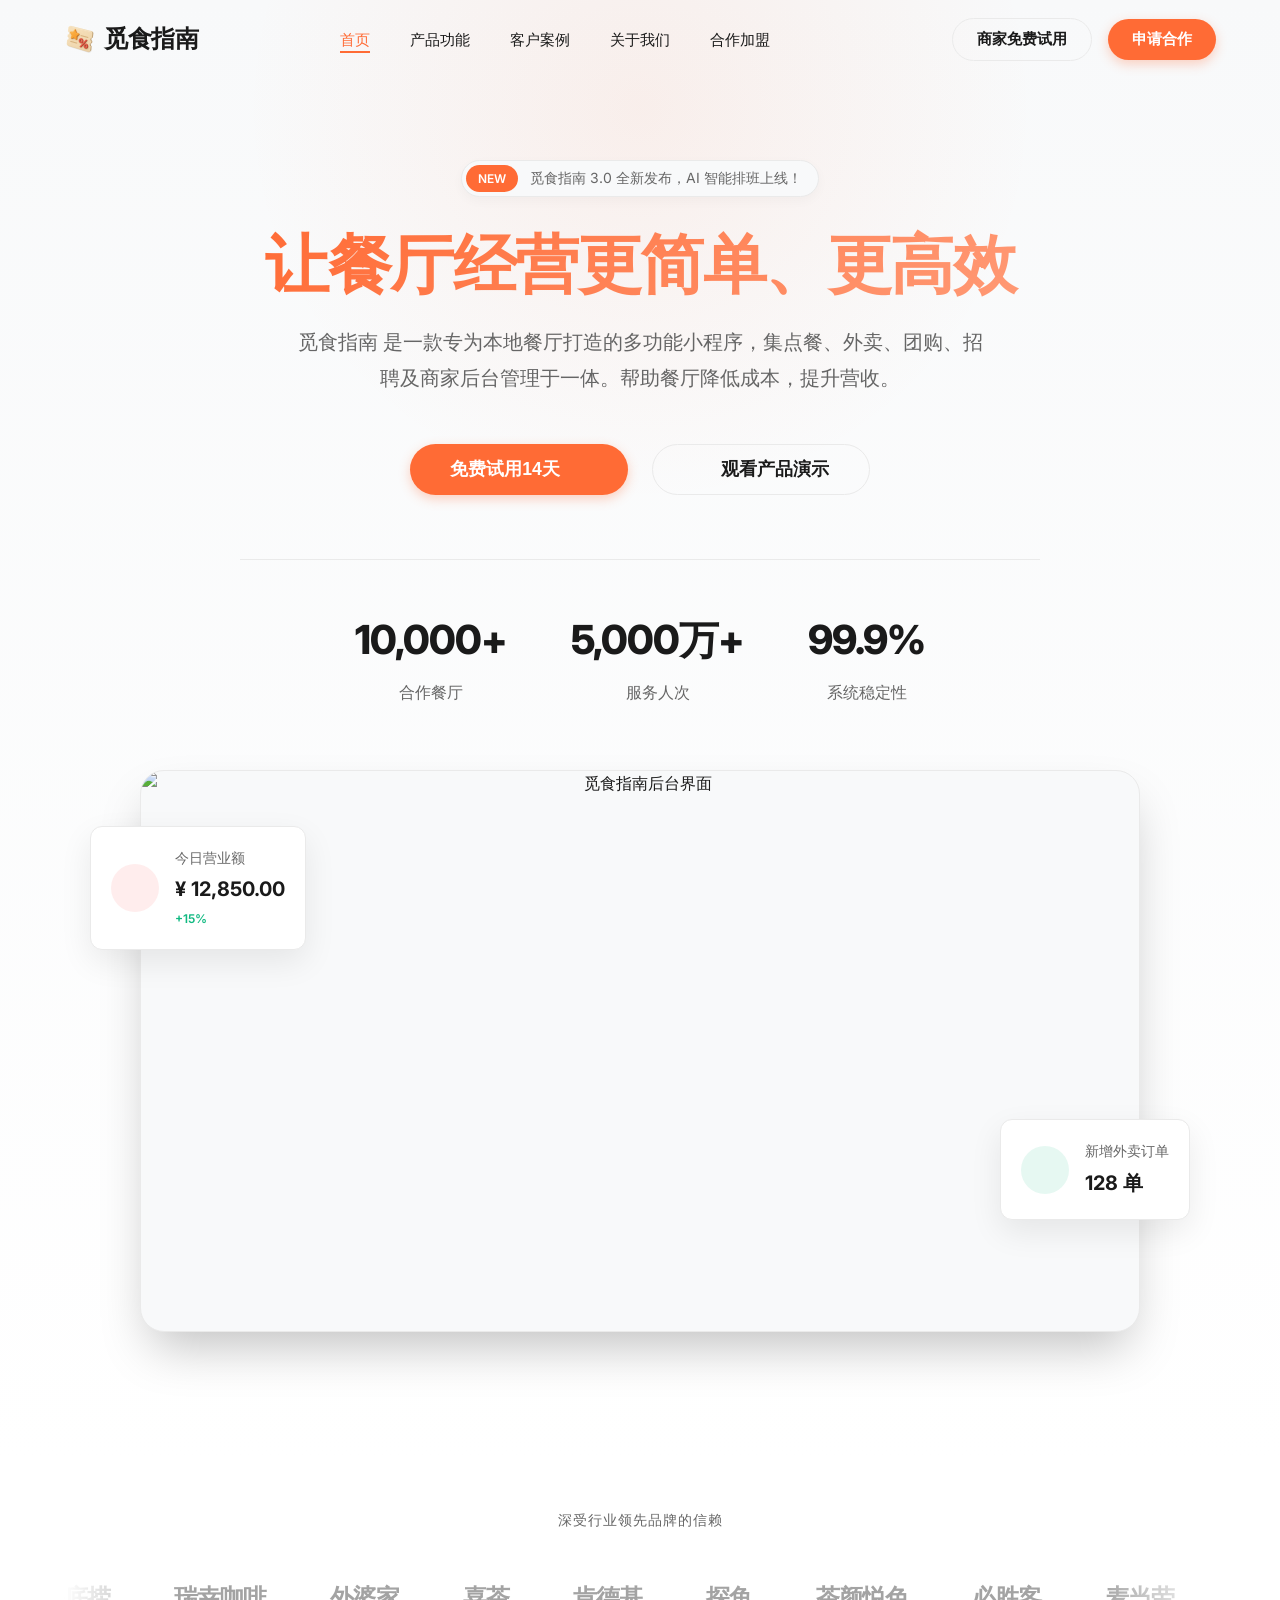
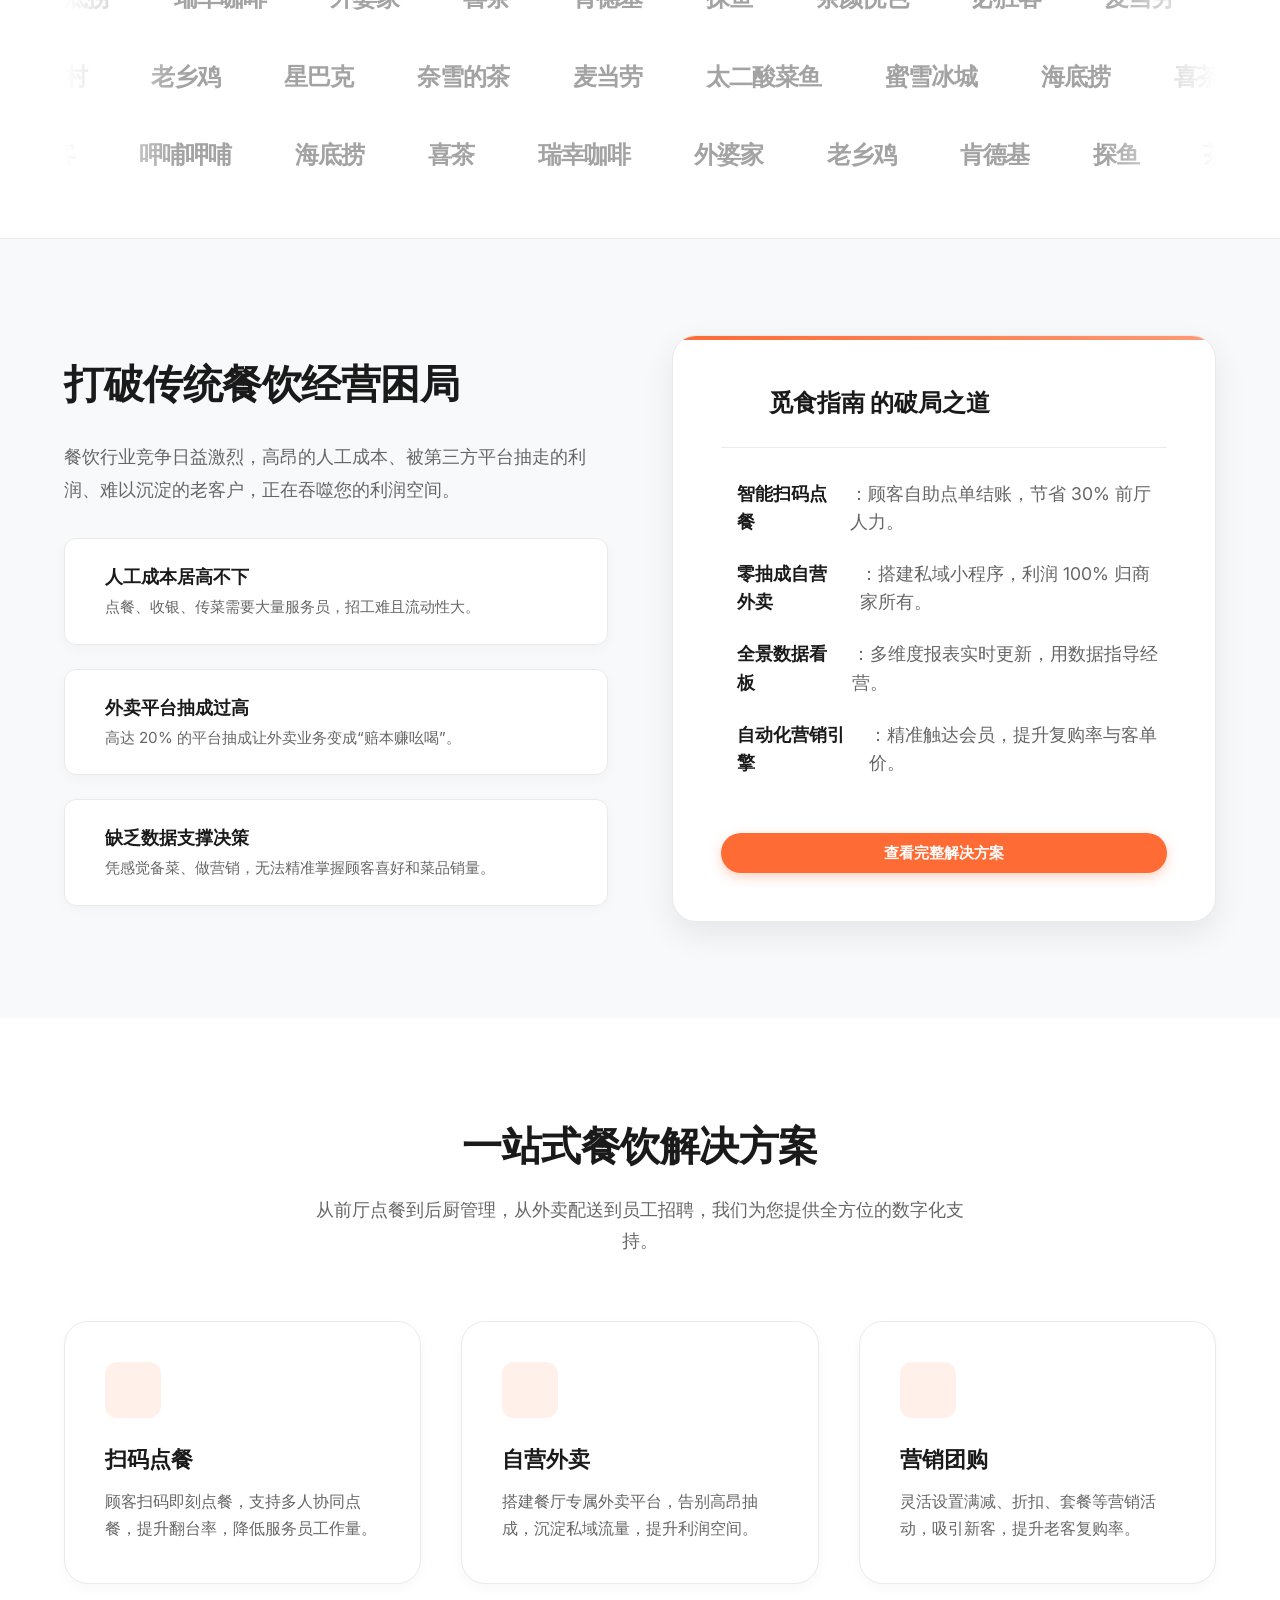
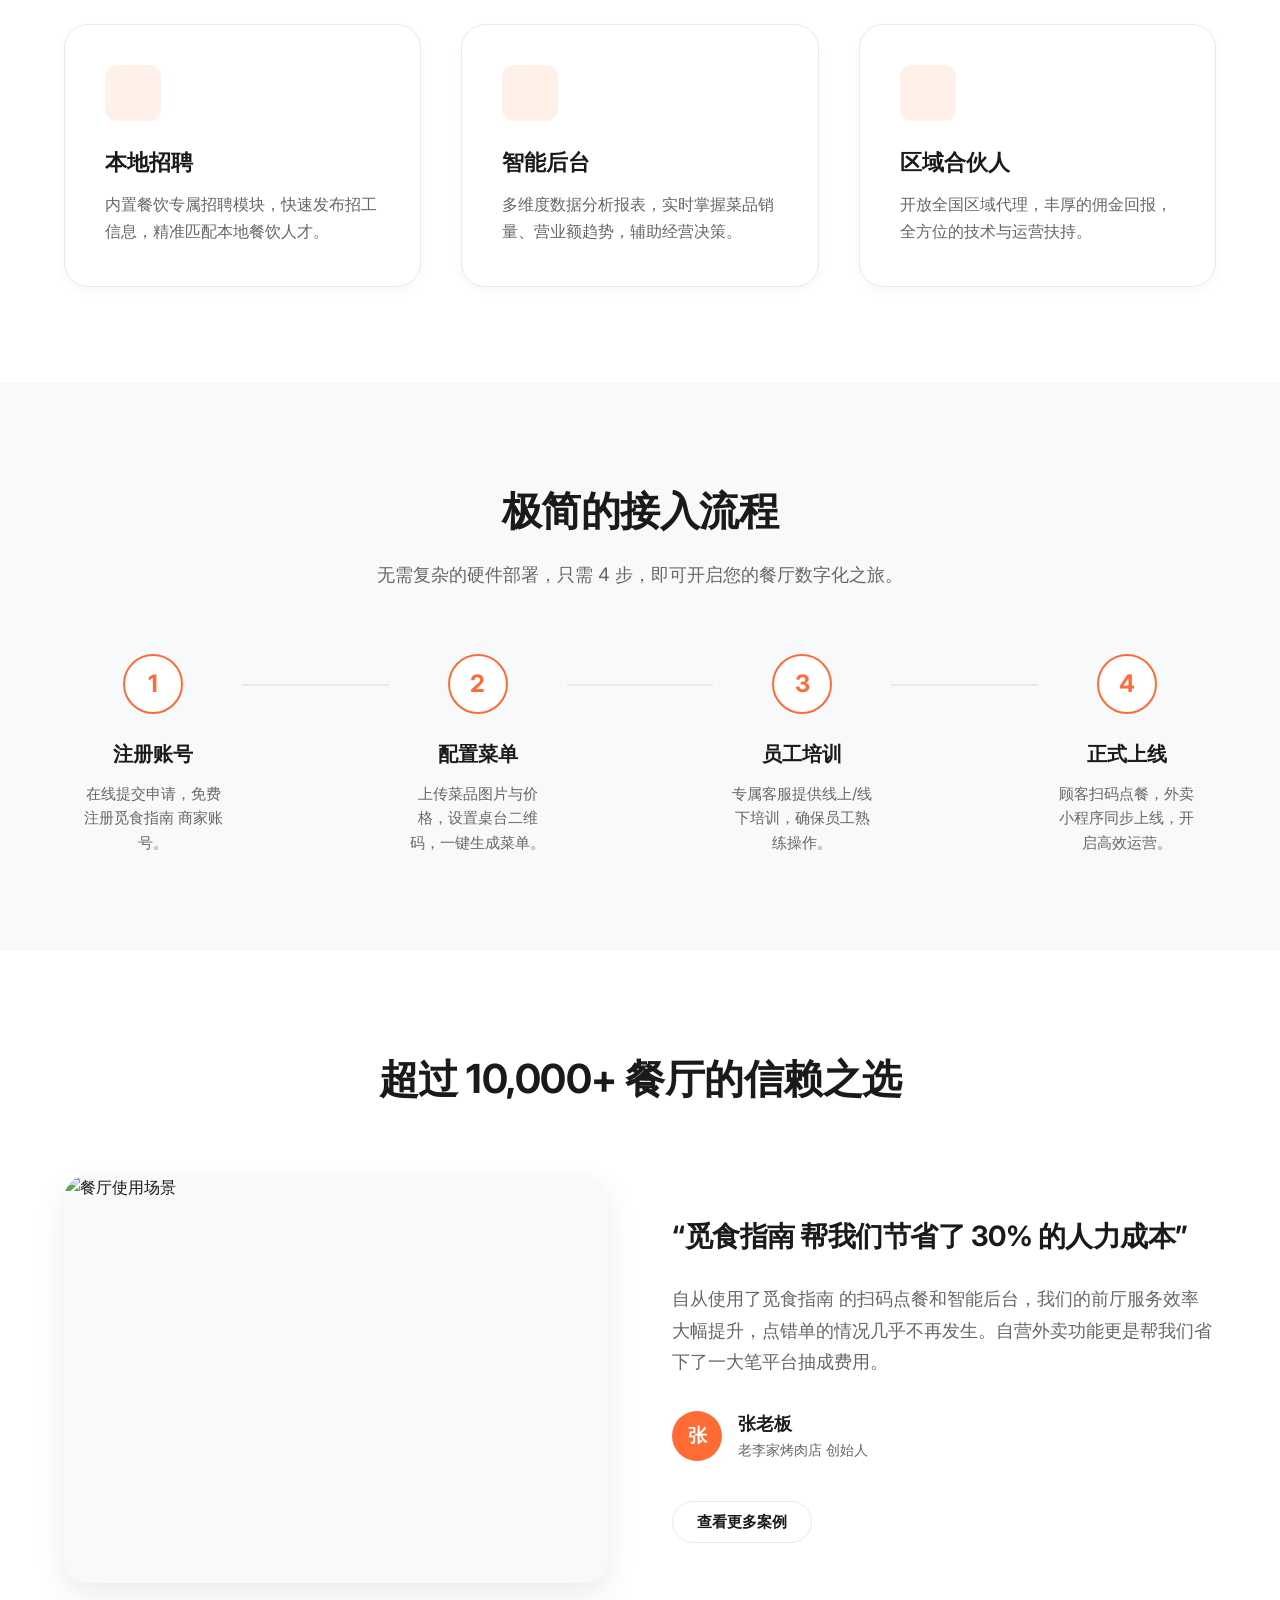
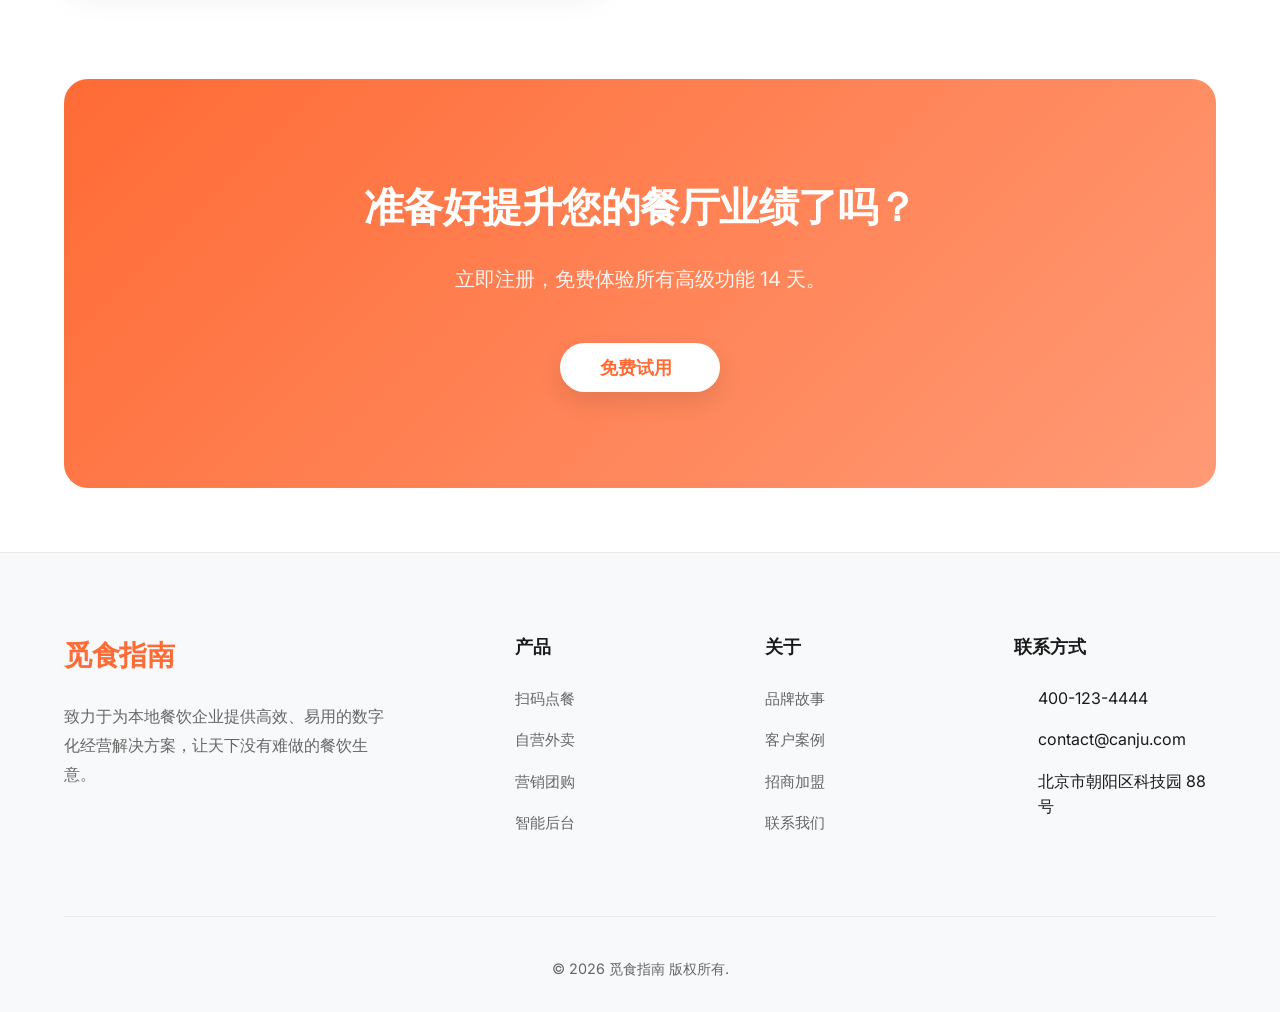
==== commit d65bad6e: "Add files via upload" ====
--- a/index.html
+++ b/index.html
@@ -4,6 +4,7 @@
     <meta charset="UTF-8" />
     <meta name="viewport" content="width=device-width, initial-scale=1.0" />
     <title>餐聚 SaaS - 餐饮多功能平台</title>
+    <link rel="icon" href="./images/logo.png" type="image/png" />
     <!-- 引入 Lucide 图标库 -->
     <script src="https://unpkg.com/lucide@latest"></script>
     <script src="./config.js"></script>
